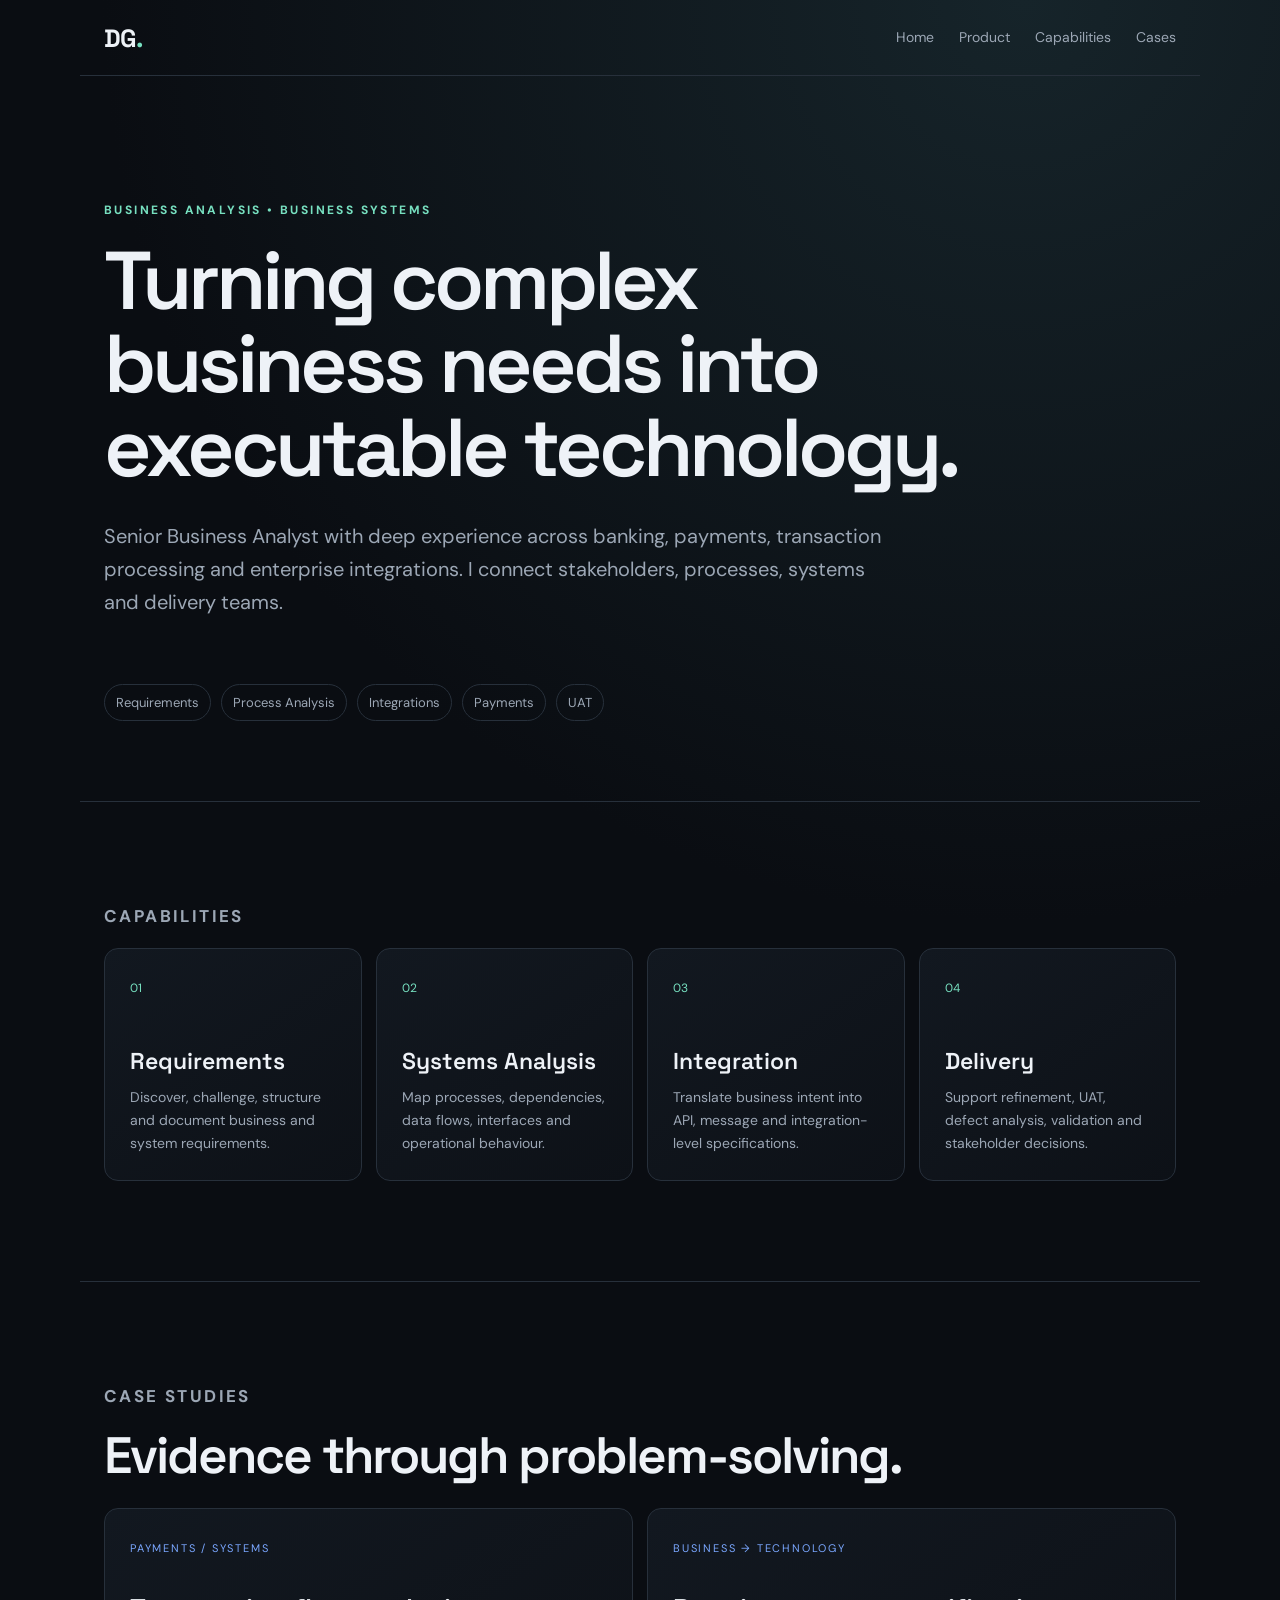
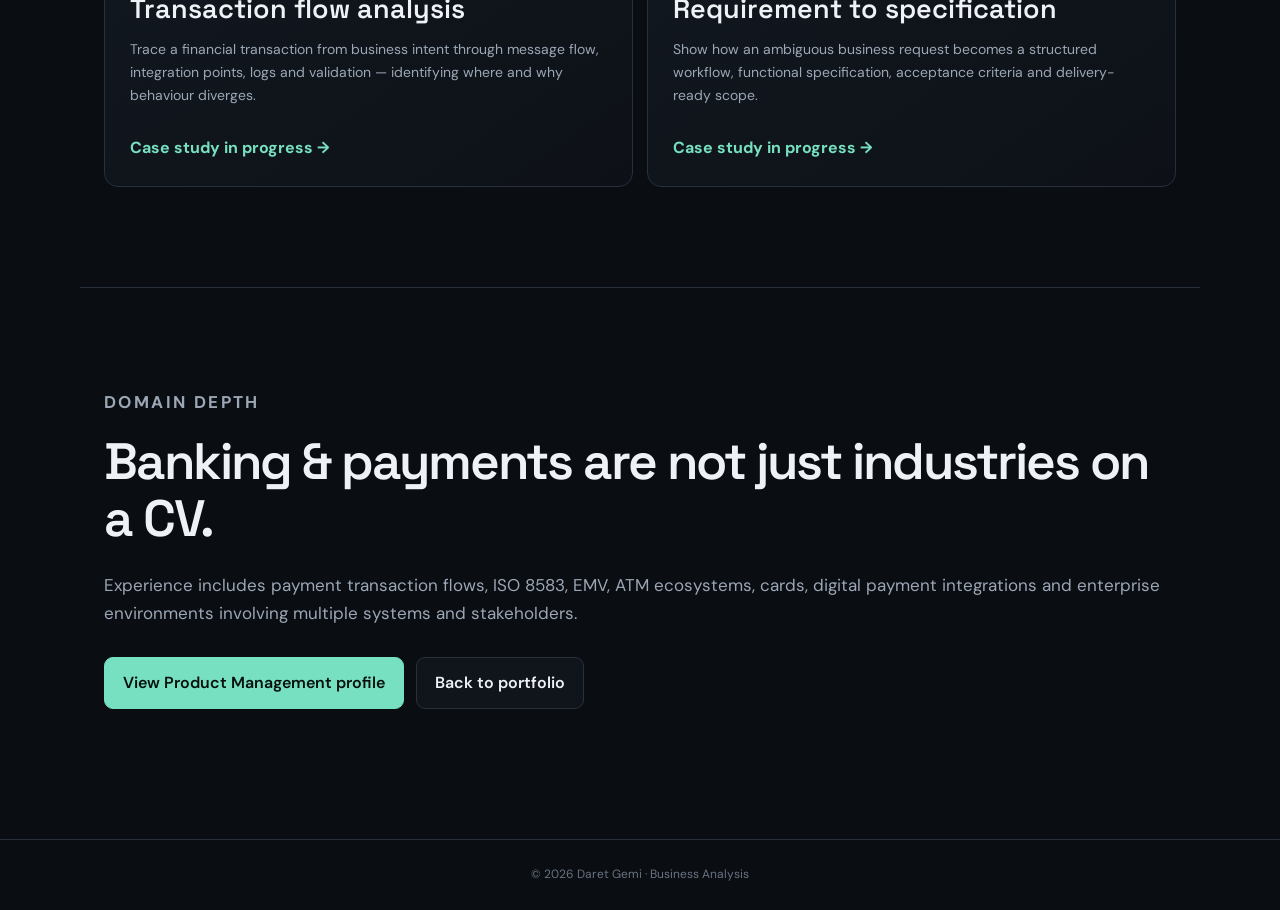
==== business-analysis/index.html @ db5e27e6 "feat: add business analysis portfolio" ====
<!doctype html><html lang="en"><head><meta charset="utf-8"><meta name="viewport" content="width=device-width,initial-scale=1"><meta name="description" content="Daret Gemi — Senior Business Analyst / Business Systems Analyst focused on Banking, Payments and Fintech."><title>Business Analysis | Daret Gemi</title><link rel="stylesheet" href="../styles.css"></head><body><header class="nav"><a class="brand" href="../">DG<span>.</span></a><nav><a href="../">Home</a><a href="../product-management/">Product</a><a href="#capabilities">Capabilities</a><a href="#cases">Cases</a></nav></header><main><section class="hero"><p class="eyebrow">BUSINESS ANALYSIS • BUSINESS SYSTEMS</p><h1>Turning complex business needs into executable technology.</h1><p class="lead">Senior Business Analyst with deep experience across banking, payments, transaction processing and enterprise integrations. I connect stakeholders, processes, systems and delivery teams.</p><div class="signal"><span>Requirements</span><span>Process Analysis</span><span>Integrations</span><span>Payments</span><span>UAT</span></div></section><section id="capabilities" class="section"><p class="eyebrow">CAPABILITIES</p><div class="grid"><article><span class="number">01</span><h3>Requirements</h3><p>Discover, challenge, structure and document business and system requirements.</p></article><article><span class="number">02</span><h3>Systems Analysis</h3><p>Map processes, dependencies, data flows, interfaces and operational behaviour.</p></article><article><span class="number">03</span><h3>Integration</h3><p>Translate business intent into API, message and integration-level specifications.</p></article><article><span class="number">04</span><h3>Delivery</h3><p>Support refinement, UAT, defect analysis, validation and stakeholder decisions.</p></article></div></section><section id="cases" class="section"><p class="eyebrow">CASE STUDIES</p><h2>Evidence through problem-solving.</h2><div class="cases"><article class="case"><span>PAYMENTS / SYSTEMS</span><h3>Transaction flow analysis</h3><p>Trace a financial transaction from business intent through message flow, integration points, logs and validation — identifying where and why behaviour diverges.</p><b>Case study in progress →</b></article><article class="case"><span>BUSINESS → TECHNOLOGY</span><h3>Requirement to specification</h3><p>Show how an ambiguous business request becomes a structured workflow, functional specification, acceptance criteria and delivery-ready scope.</p><b>Case study in progress →</b></article></div></section><section class="section"><p class="eyebrow">DOMAIN DEPTH</p><h2>Banking & payments are not just industries on a CV.</h2><p>Experience includes payment transaction flows, ISO 8583, EMV, ATM ecosystems, cards, digital payment integrations and enterprise environments involving multiple systems and stakeholders.</p><div class="actions"><a class="button primary" href="../product-management/">View Product Management profile</a><a class="button" href="../">Back to portfolio</a></div></section></main><footer>© 2026 Daret Gemi · Business Analysis</footer></body></html>
---- styles.css ----
@import url('https://fonts.googleapis.com/css2?family=DM+Sans:wght@400;500;600;700&family=Space+Grotesk:wght@500;600;700&display=swap');
:root{--bg:#0a0d12;--panel:#11161e;--text:#eef2f7;--muted:#9ca7b5;--line:#27303b;--accent:#77e0c0;--accent2:#7aa7ff;--max:1120px}*{box-sizing:border-box}html{scroll-behavior:smooth}body{margin:0;background:radial-gradient(circle at 80% 0%,#16242a 0,#0a0d12 34%);color:var(--text);font-family:'DM Sans',sans-serif;line-height:1.65}a{color:inherit;text-decoration:none}.nav{height:76px;max-width:var(--max);margin:auto;padding:0 24px;display:flex;align-items:center;justify-content:space-between;border-bottom:1px solid var(--line)}.brand{font:700 25px 'Space Grotesk';letter-spacing:-1px}.brand span{color:var(--accent)}nav{display:flex;gap:25px;font-size:14px;color:var(--muted)}nav a:hover{color:var(--text)}main{overflow:hidden}.hero{max-width:var(--max);margin:auto;padding:125px 24px 80px;min-height:690px}.eyebrow{font-size:12px;font-weight:700;letter-spacing:2.4px;color:var(--accent);margin:0 0 18px}.hero h1{font:600 clamp(44px,7vw,82px)/1.02 'Space Grotesk';letter-spacing:-4px;max-width:920px;margin:0}.lead{font-size:20px;color:var(--muted);max-width:780px;margin:30px 0}.actions{display:flex;gap:12px;flex-wrap:wrap;margin:30px 0}.button{display:inline-block;padding:12px 18px;border:1px solid var(--line);border-radius:9px;background:#10151c;font-weight:600}.button:hover{border-color:#526171;transform:translateY(-1px)}.button.primary{background:var(--accent);border-color:var(--accent);color:#07100d}.signal{display:flex;gap:10px;flex-wrap:wrap;margin-top:65px}.signal span{padding:7px 11px;border:1px solid var(--line);border-radius:999px;color:var(--muted);font-size:13px}.section{max-width:var(--max);margin:auto;padding:100px 24px;border-top:1px solid var(--line)}.split{display:grid;grid-template-columns:1fr 1.2fr;gap:80px}.section h2{font:600 clamp(32px,4vw,52px)/1.1 'Space Grotesk';letter-spacing:-2px;margin:0 0 24px}.section p{color:var(--muted);font-size:17px}.grid{display:grid;grid-template-columns:repeat(4,1fr);gap:14px}.grid article,.case{background:linear-gradient(145deg,#121820,#0d1117);border:1px solid var(--line);border-radius:14px;padding:25px}.grid article{min-height:230px}.number{color:var(--accent);font-size:12px}.grid h3,.case h3{font:600 23px 'Space Grotesk';margin:45px 0 10px}.grid p,.case p{font-size:14px;margin:0}.section-head{display:grid;grid-template-columns:1fr 1fr;gap:70px;margin-bottom:35px}.section-head>p{align-self:end}.cases{display:grid;grid-template-columns:1fr 1fr;gap:14px}.case{transition:.2s}.case:hover{border-color:#526171;transform:translateY(-3px)}.case span{font-size:11px;letter-spacing:1.8px;color:var(--accent2)}.case h3{margin:30px 0 12px;font-size:27px}.case b{display:block;margin-top:28px;color:var(--accent)}.contact{padding-bottom:120px}.contact h2{max-width:850px}.contact p{max-width:720px}footer{border-top:1px solid var(--line);padding:25px 24px;text-align:center;color:#687381;font-size:12px}@media(max-width:800px){nav{display:none}.hero{padding-top:85px;min-height:auto}.hero h1{letter-spacing:-2px}.split,.section-head,.cases{grid-template-columns:1fr;gap:30px}.grid{grid-template-columns:1fr 1fr}.section{padding:75px 24px}}@media(max-width:500px){.grid{grid-template-columns:1fr}.hero h1{font-size:45px}}
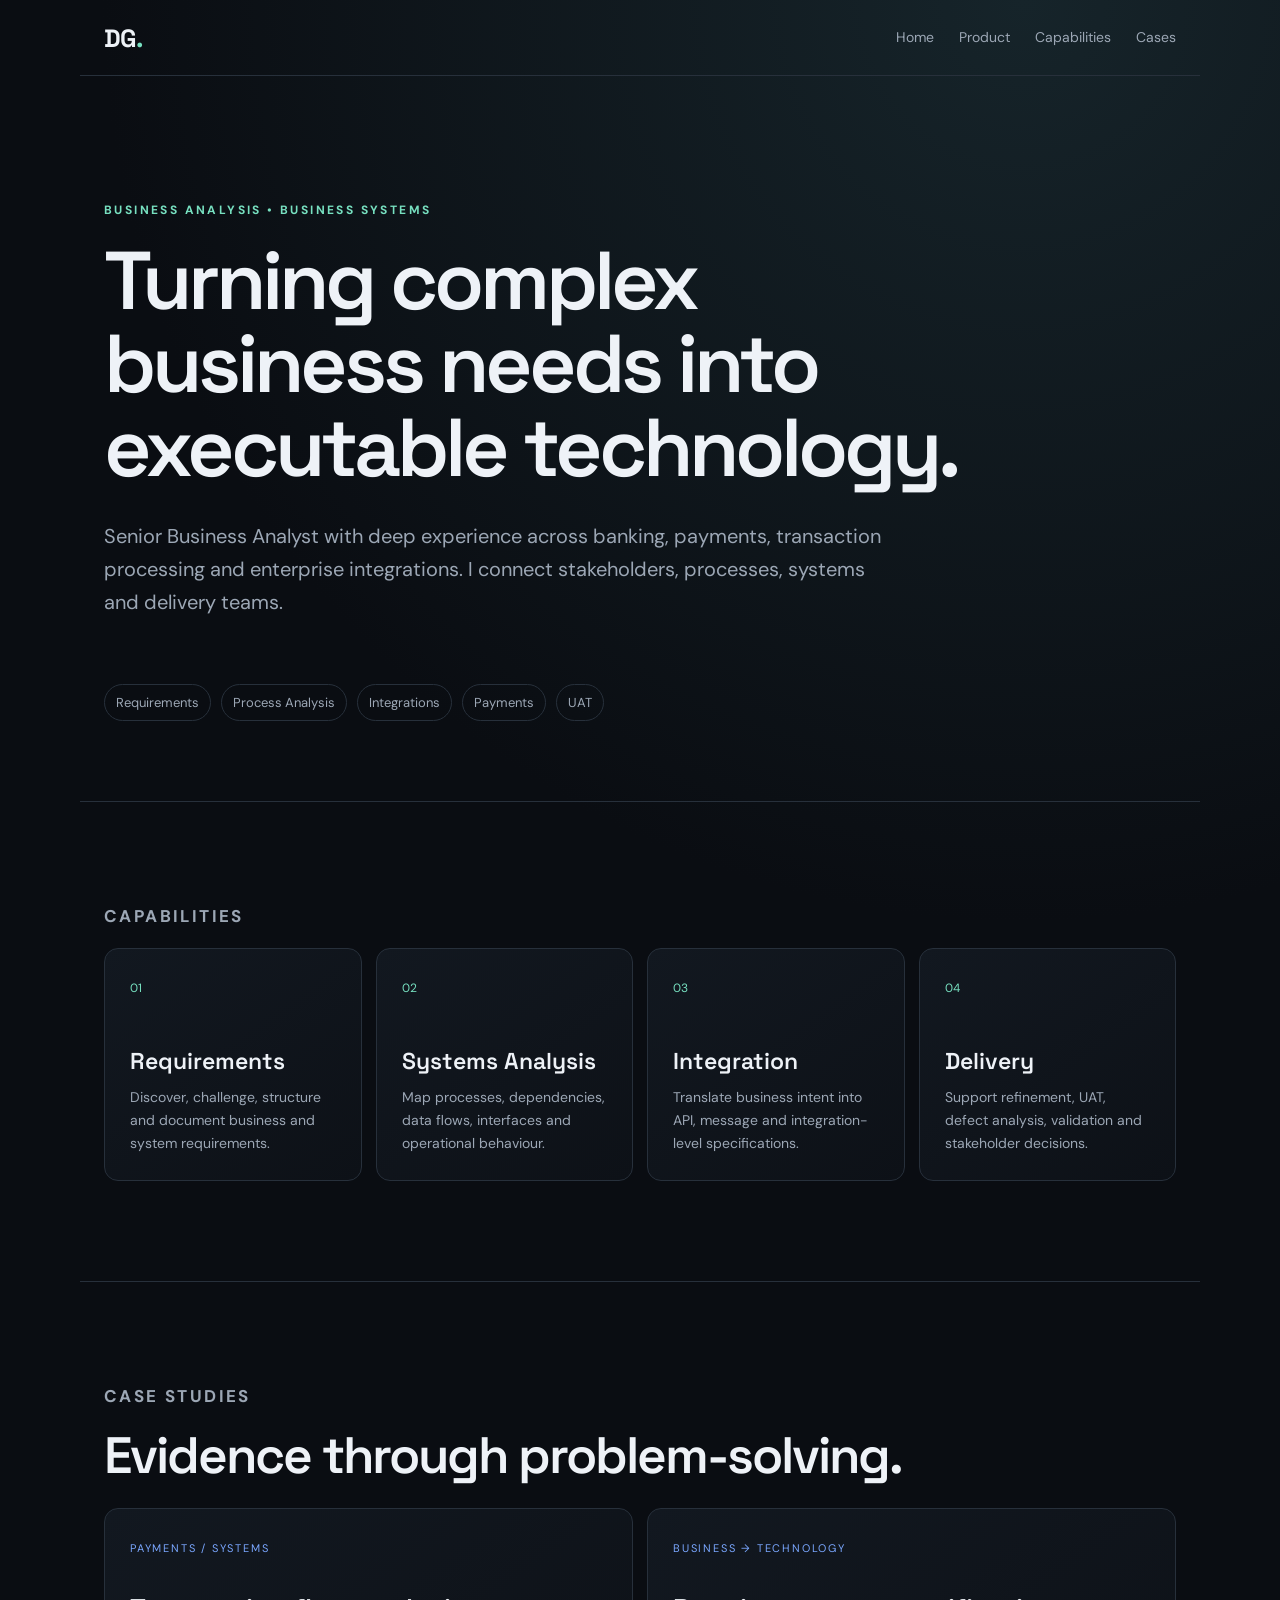
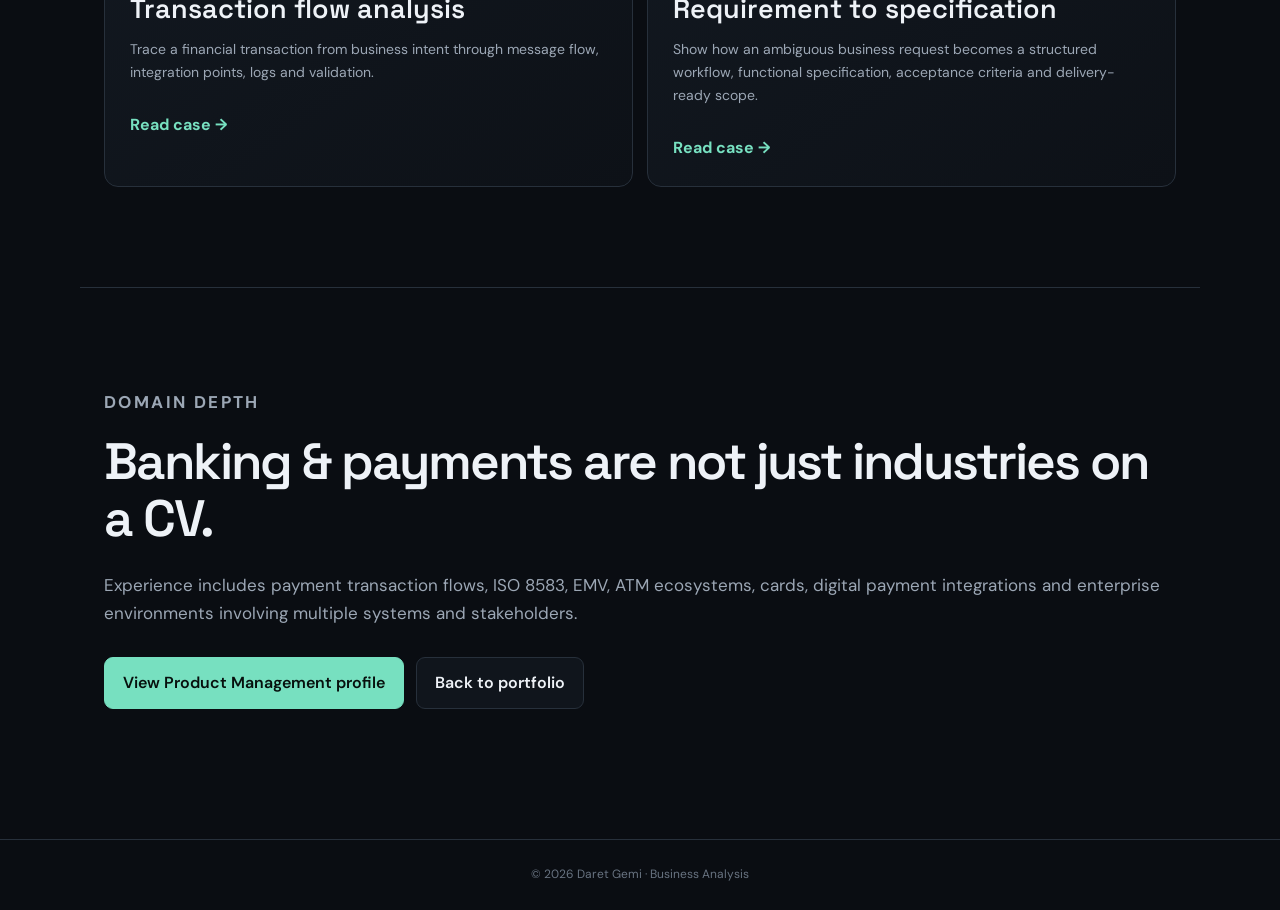
==== commit f381f623: "Turn BA case studies into live portfolio pages" ====
--- a/business-analysis/index.html
+++ b/business-analysis/index.html
@@ -1 +1 @@
-<!doctype html><html lang="en"><head><meta charset="utf-8"><meta name="viewport" content="width=device-width,initial-scale=1"><meta name="description" content="Daret Gemi — Senior Business Analyst / Business Systems Analyst focused on Banking, Payments and Fintech."><title>Business Analysis | Daret Gemi</title><link rel="stylesheet" href="../styles.css"></head><body><header class="nav"><a class="brand" href="../">DG<span>.</span></a><nav><a href="../">Home</a><a href="../product-management/">Product</a><a href="#capabilities">Capabilities</a><a href="#cases">Cases</a></nav></header><main><section class="hero"><p class="eyebrow">BUSINESS ANALYSIS • BUSINESS SYSTEMS</p><h1>Turning complex business needs into executable technology.</h1><p class="lead">Senior Business Analyst with deep experience across banking, payments, transaction processing and enterprise integrations. I connect stakeholders, processes, systems and delivery teams.</p><div class="signal"><span>Requirements</span><span>Process Analysis</span><span>Integrations</span><span>Payments</span><span>UAT</span></div></section><section id="capabilities" class="section"><p class="eyebrow">CAPABILITIES</p><div class="grid"><article><span class="number">01</span><h3>Requirements</h3><p>Discover, challenge, structure and document business and system requirements.</p></article><article><span class="number">02</span><h3>Systems Analysis</h3><p>Map processes, dependencies, data flows, interfaces and operational behaviour.</p></article><article><span class="number">03</span><h3>Integration</h3><p>Translate business intent into API, message and integration-level specifications.</p></article><article><span class="number">04</span><h3>Delivery</h3><p>Support refinement, UAT, defect analysis, validation and stakeholder decisions.</p></article></div></section><section id="cases" class="section"><p class="eyebrow">CASE STUDIES</p><h2>Evidence through problem-solving.</h2><div class="cases"><article class="case"><span>PAYMENTS / SYSTEMS</span><h3>Transaction flow analysis</h3><p>Trace a financial transaction from business intent through message flow, integration points, logs and validation — identifying where and why behaviour diverges.</p><b>Case study in progress →</b></article><article class="case"><span>BUSINESS → TECHNOLOGY</span><h3>Requirement to specification</h3><p>Show how an ambiguous business request becomes a structured workflow, functional specification, acceptance criteria and delivery-ready scope.</p><b>Case study in progress →</b></article></div></section><section class="section"><p class="eyebrow">DOMAIN DEPTH</p><h2>Banking & payments are not just industries on a CV.</h2><p>Experience includes payment transaction flows, ISO 8583, EMV, ATM ecosystems, cards, digital payment integrations and enterprise environments involving multiple systems and stakeholders.</p><div class="actions"><a class="button primary" href="../product-management/">View Product Management profile</a><a class="button" href="../">Back to portfolio</a></div></section></main><footer>© 2026 Daret Gemi · Business Analysis</footer></body></html>+<!doctype html><html lang="en"><head><meta charset="utf-8"><meta name="viewport" content="width=device-width,initial-scale=1"><meta name="description" content="Daret Gemi — Senior Business Analyst / Business Systems Analyst focused on Banking, Payments and Fintech."><title>Business Analysis | Daret Gemi</title><link rel="stylesheet" href="../styles.css"></head><body><header class="nav"><a class="brand" href="../">DG<span>.</span></a><nav><a href="../">Home</a><a href="../product-management/">Product</a><a href="#capabilities">Capabilities</a><a href="#cases">Cases</a></nav></header><main><section class="hero"><p class="eyebrow">BUSINESS ANALYSIS • BUSINESS SYSTEMS</p><h1>Turning complex business needs into executable technology.</h1><p class="lead">Senior Business Analyst with deep experience across banking, payments, transaction processing and enterprise integrations. I connect stakeholders, processes, systems and delivery teams.</p><div class="signal"><span>Requirements</span><span>Process Analysis</span><span>Integrations</span><span>Payments</span><span>UAT</span></div></section><section id="capabilities" class="section"><p class="eyebrow">CAPABILITIES</p><div class="grid"><article><span class="number">01</span><h3>Requirements</h3><p>Discover, challenge, structure and document business and system requirements.</p></article><article><span class="number">02</span><h3>Systems Analysis</h3><p>Map processes, dependencies, data flows, interfaces and operational behaviour.</p></article><article><span class="number">03</span><h3>Integration</h3><p>Translate business intent into API, message and integration-level specifications.</p></article><article><span class="number">04</span><h3>Delivery</h3><p>Support refinement, UAT, defect analysis, validation and stakeholder decisions.</p></article></div></section><section id="cases" class="section"><p class="eyebrow">CASE STUDIES</p><h2>Evidence through problem-solving.</h2><div class="cases"><a class="case" href="cases/transaction-flow.html"><span>PAYMENTS / SYSTEMS</span><h3>Transaction flow analysis</h3><p>Trace a financial transaction from business intent through message flow, integration points, logs and validation.</p><b>Read case →</b></a><a class="case" href="cases/requirement-to-specification.html"><span>BUSINESS → TECHNOLOGY</span><h3>Requirement to specification</h3><p>Show how an ambiguous business request becomes a structured workflow, functional specification, acceptance criteria and delivery-ready scope.</p><b>Read case →</b></a></div></section><section class="section"><p class="eyebrow">DOMAIN DEPTH</p><h2>Banking & payments are not just industries on a CV.</h2><p>Experience includes payment transaction flows, ISO 8583, EMV, ATM ecosystems, cards, digital payment integrations and enterprise environments involving multiple systems and stakeholders.</p><div class="actions"><a class="button primary" href="../product-management/">View Product Management profile</a><a class="button" href="../">Back to portfolio</a></div></section></main><footer>© 2026 Daret Gemi · Business Analysis</footer></body></html>
